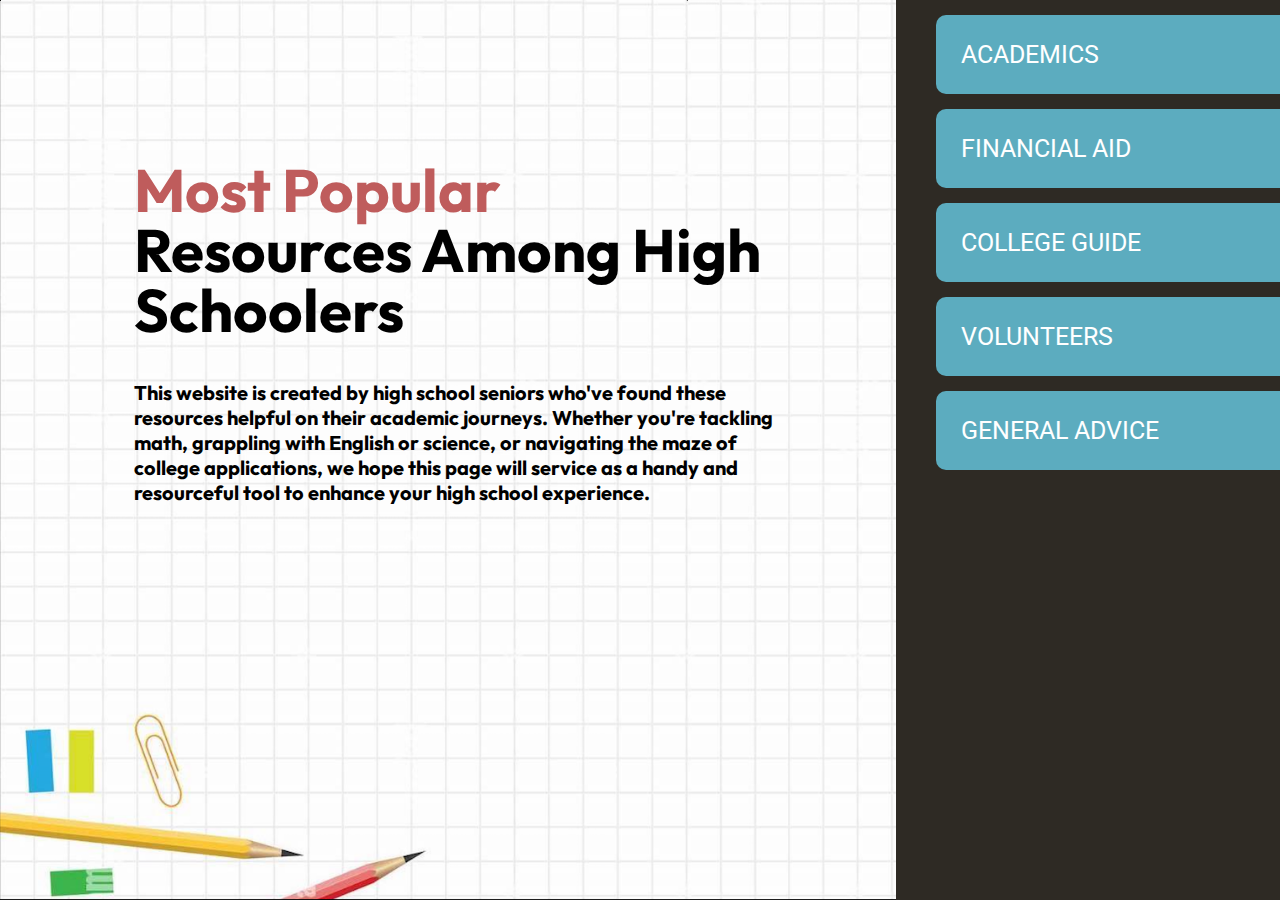
==== index.html @ e2f210d6 "hi" ====
<!DOCTYPE html>
<html>
<head>
    <meta charset="UTF-8">
    <meta name="viewport" content="width=device-width, initial-scale=1.0">
    <title>SSS | HOME</title>
    <link rel="preconnect" href="https://fonts.googleapis.com">
    <link rel="preconnect" href="https://fonts.gstatic.com" crossorigin>
    <link href="https://fonts.googleapis.com/css2?family=Outfit:wght@700&display=swap" rel="stylesheet">
    <link rel= "stylesheet" href= "https://maxst.icons8.com/vue-static/landings/line-awesome/font-awesome-line-awesome/css/all.min.css" >
    <link rel= "stylesheet" href= "https://maxst.icons8.com/vue-static/landings/line-awesome/line-awesome/1.3.0/css/line-awesome.min.css" >    
    <link rel="stylesheet" href="style.css">
</head>


<body>

    <div class="container">
        <div class="left">
            <a class="homeBtn" href="index.html"><i class="las la-globe-americas"></i></a>
            <h1 class="title"><span style="color:#bf5c5c">Most Popular</span> Resources Among High Schoolers</h1>
            <h2 class = "subtitle"> This website is created by high school 
                seniors who've found these resources helpful on their academic journeys. 
                Whether you're tackling math, grappling with English or science, or 
                navigating the maze of college applications, we hope this page will 
                service as a handy and resourceful tool to enhance your high 
                school experience.</h2>
            <div class="moreBtn">
                <a class="igBtn" href="https://www.instagram.com/ljhs_sss/" target="_blank"><i class="lab la-instagram"></i></a>
                <a class="infoBtn" href="info.html"><i class="las la-info-circle"></i></a>
                <a class="contactBtn" href="#"><i class="las la-envelope"></i></a>
            </div>      
        </div>
        <div class="right">
            <a href="academics.html">ACADEMICS </a>
            <a href="fiaid.html">FINANCIAL AID</a>
            <a href="college.html">COLLEGE GUIDE</a>
            <a href="volunteer.html">VOLUNTEERS</a>
            <a href="advice.html">GENERAL ADVICE</a>              
        </div>
    </div>




       



</body>
</html>
---- style.css ----
@import url('https://fonts.googleapis.com/css2?family=Roboto:wght@300&display=swap');
@import url('https://fonts.googleapis.com/css2?family=Kdam+Thmor+Pro&display=swap');

/*----HOME PAGE----------------------------------------------------------------*/

*, html {
    overflow-x: hidden;
    margin: 0;
    padding: 0;
    font-family: 'Outfit', sans-serif;
    scroll-behavior: smooth;
}

body {
    margin: 0;
    padding: 0;
}

.container {
    display: flex;
    justify-content: center;
    align-items: center;
    flex-direction: row;
}

.left {
    width: 70vw;
    height: 100vh;
    overflow-y: scroll;
    background-image: url("bk2.png");
    background-size:cover;
}

.right {
    width: 30vw;
    height: 100vh;
    background-color: #2e2a24;
    overflow-y: scroll;
}

@media screen and (max-width:768px){
    .container{
        display: block;
    }
    .left, .right{
        height:100vh;
        width: 100%;
    }
   
}


.homeBtn{
    width:100px;
    height:60px;
    color: #2e2a24;
    font-size: 60px;
    margin-left:20px;
    margin-top: 20px;
    margin-right:20px;
    position: fixed;
    overflow-y:hidden;
    
}

.homeBtn i {
    transition: 0.1s linear all;
}

.homeBtn i:hover {
    color:  #5cacbf;
    transform: scale(1.05);
}

.moreBtn a{
    display: block;
}


.igBtn{
    width:38px;
    height:38px;
    color: #2e2a24;
    font-size: 38px;
    margin-left:40%;
    margin-top:60px;
}

.igBtn i {
    transition: 0.1s linear all;
}

.igBtn i:hover {
    color:  #5cacbf;
    transform: scale(1.05);
}

.infoBtn{
    width:38px;
    height:38px;
    color: #2e2a24;
    font-size: 38px;
    margin-left:50%;
    margin-top: -38px;
}

.infoBtn i {
    transition: 0.1s linear all;
}

.infoBtn i:hover {
    color:  #5cacbf;
    transform: scale(1.05);
}

.contactBtn{
    width:50px;
    height:50px;
    color: #2e2a24;
    font-size: 38px;
    margin-left:60%;
    margin-top: -38px;
}

.contactBtn i {
    transition: 0.1s linear all;
}

.contactBtn i:hover {
    color:  #5cacbf;
    transform: scale(1.05);
}



.title{
    color: black;
    font-family: 'Outfit', sans-serif;
    font-size:60px;
    padding-left: 15%;
    padding-right:120px;
    padding-bottom: 10px;
    padding-top:160px;
    line-height:60px;
    overflow-y: hidden;
}

.subtitle{
    color: black;
    font-family: 'Outfit', sans-serif;
    font-size:20px;
    padding-left: 15%;
    padding-right:100px;
    padding-bottom: 10px;
    padding-top:30px;
    line-height:25px;
}

.right a {
    display:flex;
    padding: 25px;
    text-decoration: none;
    font-family: 'Roboto', sans-serif;
    color: white;
    font-size: 25px;
    outline:none;
    background-color: #5cacbf;
    transition: 0.3s all;
    margin-bottom: 15px;
    margin-left: 40px;
    margin-top: 15px;
    border-radius: 10px 0 0 10px;
}


.right a:hover {
    background-color: #FFDEAD;
    color: #2e2a24;
    transform:scale(1.1);
}

a:link{
    text-decoration: none;
}


/*----ACADEMICS PAGE----------------------------------------------------------------*/


.right button {
    display:flex;
    width: 100%;
    padding: 25px;
    text-decoration: none;
    font-family: 'Roboto', sans-serif;
    color: white;
    font-size: 23px;
    border: none;
    background-color: #5cacbf;
    transition: 0.3s all;
    margin-bottom: 15px;
    margin-left: 40px;
    margin-top: 15px;
    border-radius: 10px 0 0 10px;
}

.right button:hover {
    background-color: #FFDEAD;
    color: #2e2a24;
    transform:scale(1.1);
    cursor: pointer;
}

.la-book-open{
    font-size: 30px;
}

.aca h1{
    color: black;
    font-family: 'Outfit', sans-serif;
    font-size:45px;
    padding-left: 15%;
    padding-right:100px;
    padding-bottom: 10px;
    padding-top:60px;
    line-height:60px;
    overflow-y: hidden;
}

.aca h2{
    color: black;
    font-family: 'Outfit', sans-serif;
    font-size:20px;
    padding-left: 15%;
    padding-right:60px;
    padding-bottom: 10px;
    padding-top:-10px;
    line-height:25px;
}



/*----INFO PAGE----------------------------------------------------------------*/

.wholeContainer{
    width: 100vw;
    height: 100vh;
    /* background-color: #8FBC8F; */
    background-image: url("bk2.png");
    background-size:cover;
    overflow-y: scroll;
}

.la-hand-holding-heart{
    width:100px;
    height:100px;
    color: #2e2a24;
    font-size: 60px;
    margin-left:50%;
    margin-top: 8px;
}

/*----FINANCIAL AID PAGE----------------------------------------------------------------*/
.aca h1 a{
    color: black;
    font-family: 'Outfit', sans-serif;
    font-size:45px;
    padding-left: 0;
    padding-right:100;
    padding-bottom: 10px;
    padding-top:60px;
    line-height:60px;
    overflow-y: hidden;
}

.aca h1 a {
    transition: 0.1s linear all;
}

.aca h1 a:hover {
    color:  #5cacbf;
    transform: scale(1.05);
    text-decoration:underline;
}

.aca h2{
    color: black;
    font-family: 'Outfit', sans-serif;
    font-size:20px;
    padding-left: 15%;
    padding-right:60px;
    padding-bottom: 20px;
    padding-top:10px;
    line-height:30px;
}

.aca h2 a {
    transition: 0.1s linear all;
}

.aca h2 a:hover {
    color:  #5cacbf;
    text-decoration:underline;
}

.aca ol{
    color: black;
    font-family: 'Outfit', sans-serif;
    font-size:18px;
    padding-left: 20%;
    padding-right:60px;
    padding-bottom: 50px;
    padding-top:-10px;
    line-height:28px;
}
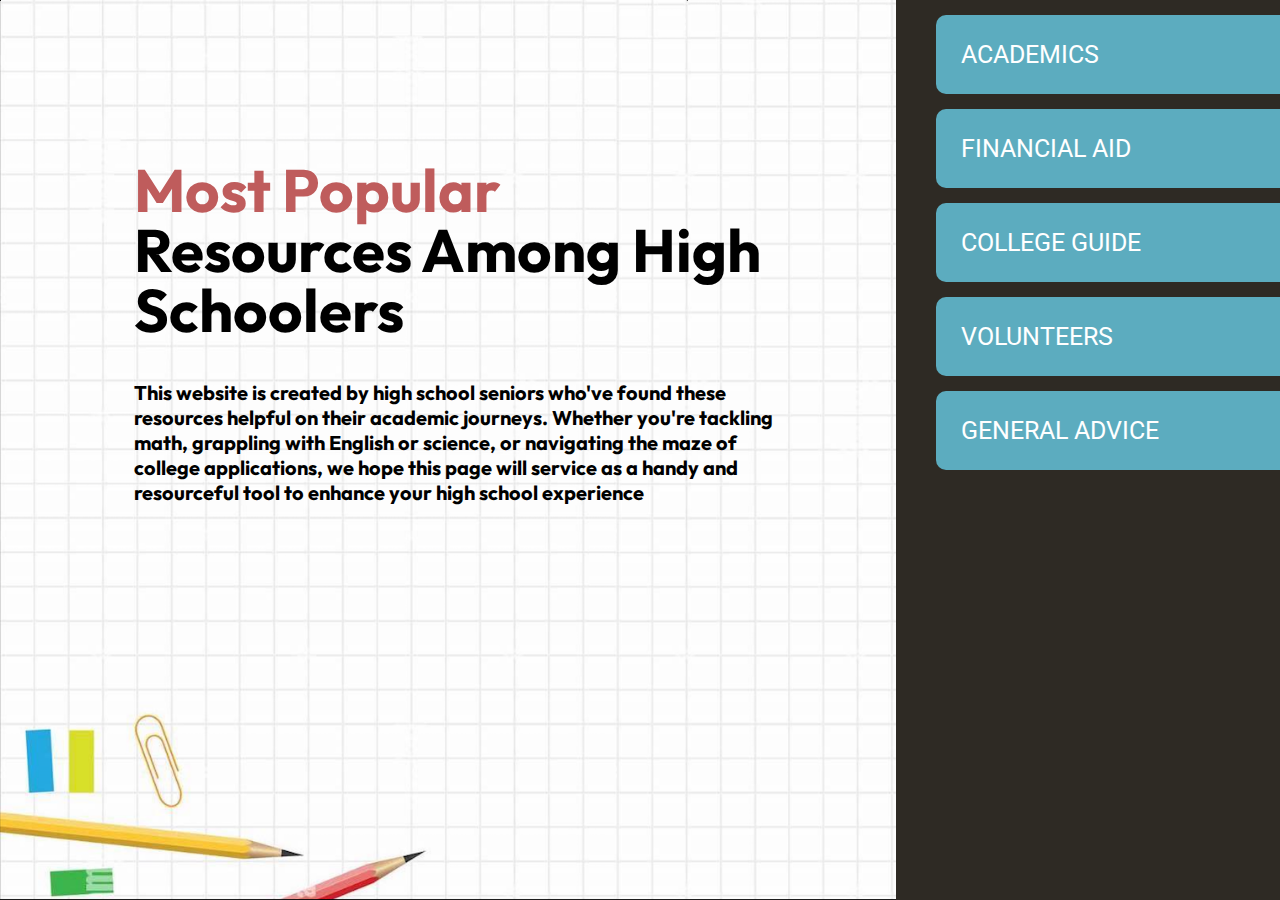
==== commit f0348730: "remove period" ====
--- a/index.html
+++ b/index.html
@@ -24,7 +24,7 @@
                 Whether you're tackling math, grappling with English or science, or 
                 navigating the maze of college applications, we hope this page will 
                 service as a handy and resourceful tool to enhance your high 
-                school experience.</h2>
+                school experience</h2>
             <div class="moreBtn">
                 <a class="igBtn" href="https://www.instagram.com/ljhs_sss/" target="_blank"><i class="lab la-instagram"></i></a>
                 <a class="infoBtn" href="info.html"><i class="las la-info-circle"></i></a>
